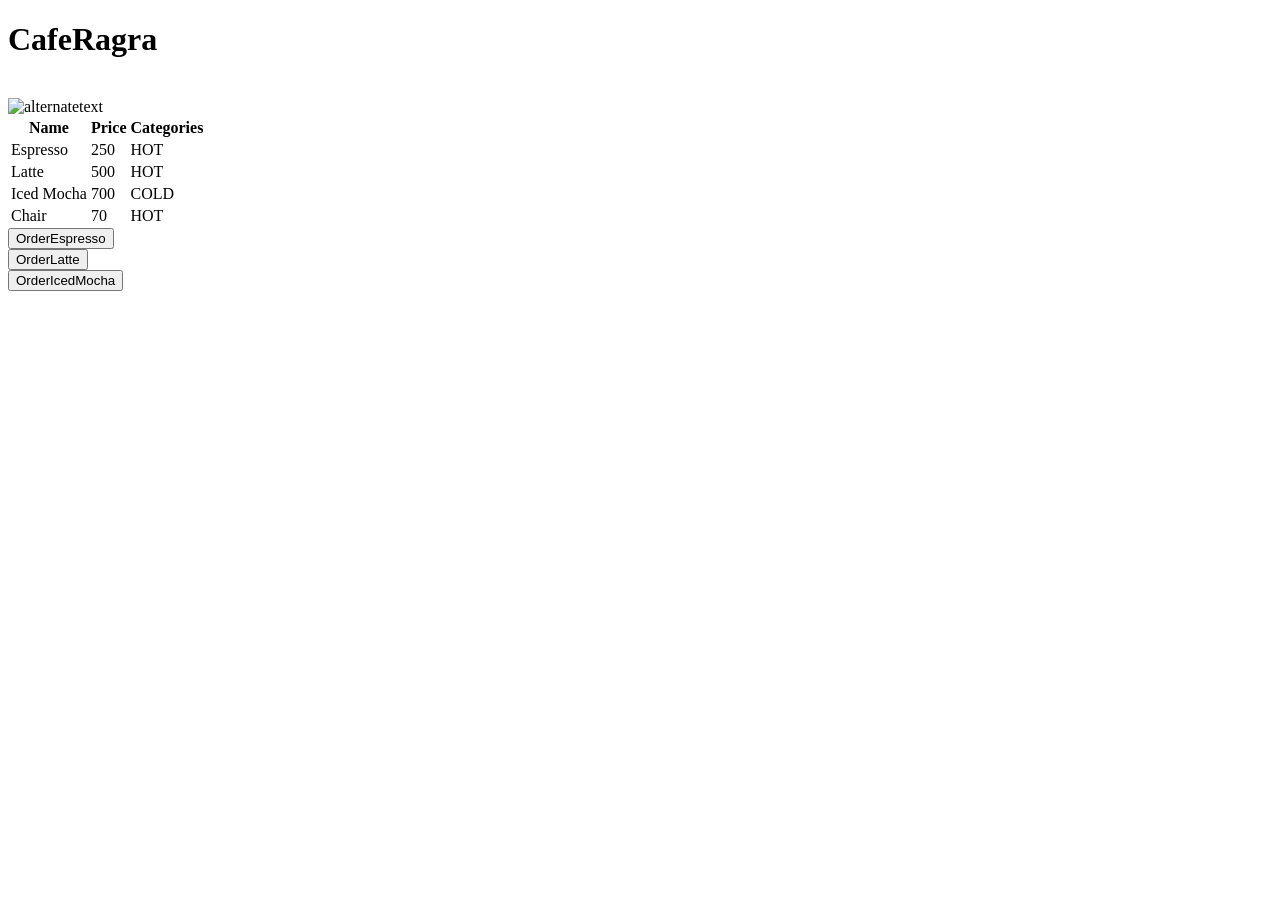
==== index.html @ 107cb2c4 "Added One More item Added chai" ====
<!-- Abdullah hassan 26i-3110 SE-C -->
<!DOCTYPE html>
<html>
<head>
<title>Cafe Menu</title>
<link rel="stylesheet" href="style.css">
<script src="working.js"></script>
</head>
<body>

<h1>CafeRagra</h1>
<br>
<img src="image.webp" alt="alternatetext">
<table >
    <tr>
        <th>Name</th>
        <th>Price</th>
        <th>Categories</th>
    </tr>
    <tr>
        <td>Espresso</td>
        <td>250</td>
        <td>HOT</td>
    </tr>
    <tr>
        <td>Latte</td>
        <td>500</td>
        <td>HOT</td>
    </tr>
    <tr>
        <td>Iced Mocha</td>
        <td>700</td>
        <td>COLD</td>
    </tr>
    <tr>
        <td>Chair</td>
        <td>70</td>
        <td>HOT</td>
    </tr>

</table>
<button onclick="orderespresso()" id="button1">OrderEspresso</button><br>
<button onclick="orderLatte()" id="button2">OrderLatte</button><br>
<button onclick="orderIcedMocha()"id="button3">OrderIcedMocha</button><br>
</body>
</html>
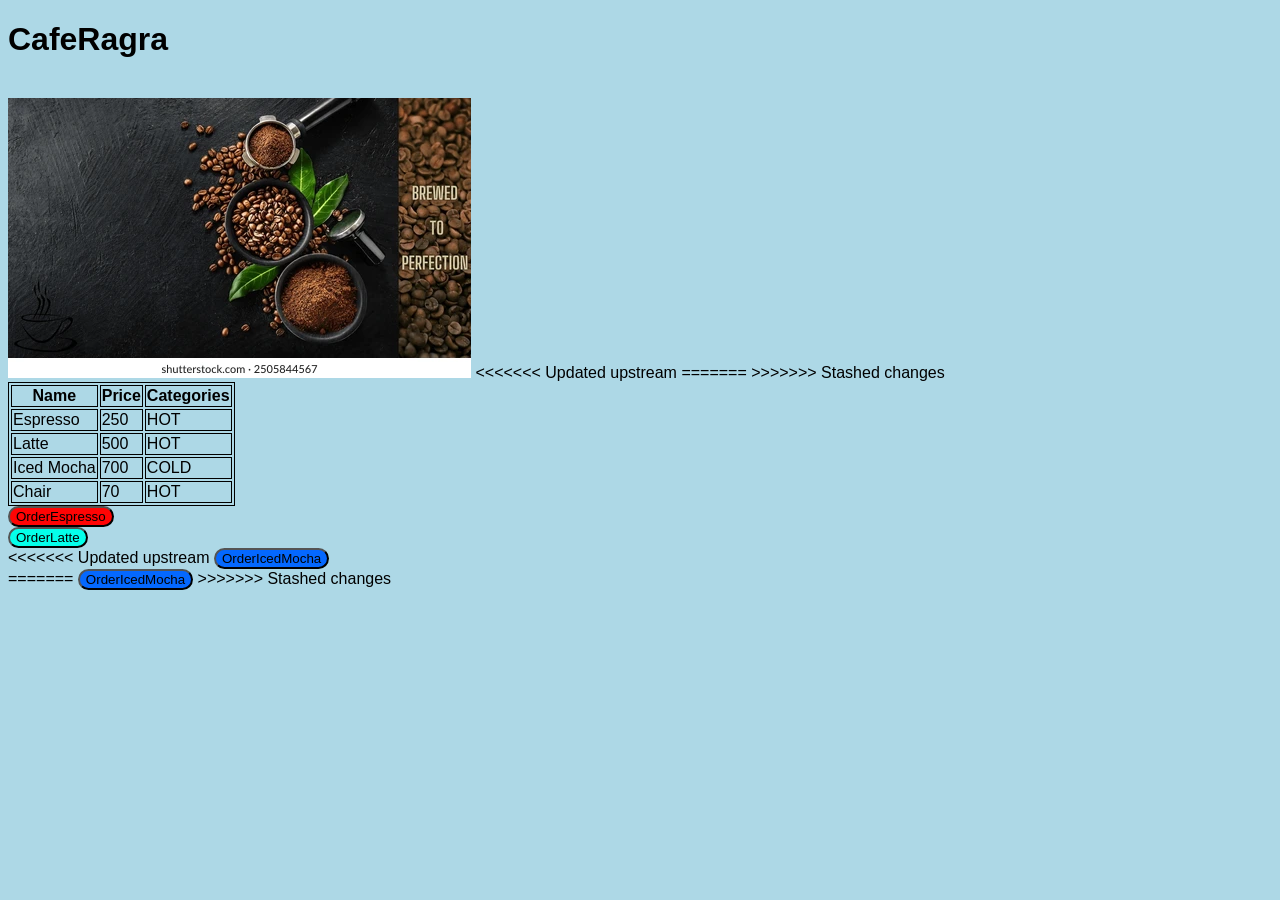
==== commit f6f1624e: "Added all Lab 11 files Added all Lab 11 files" ====
--- a/index.html
+++ b/index.html
@@ -32,15 +32,22 @@
         <td>700</td>
         <td>COLD</td>
     </tr>
+<<<<<<< Updated upstream
     <tr>
         <td>Chair</td>
         <td>70</td>
         <td>HOT</td>
     </tr>
+=======
+>>>>>>> Stashed changes
 
 </table>
 <button onclick="orderespresso()" id="button1">OrderEspresso</button><br>
 <button onclick="orderLatte()" id="button2">OrderLatte</button><br>
+<<<<<<< Updated upstream
 <button onclick="orderIcedMocha()"id="button3">OrderIcedMocha</button><br>
+=======
+<button onclick="orderIcedMocha()"id="button3">OrderIcedMocha</button>
+>>>>>>> Stashed changes
 </body>
 </html>
--- a/style.css
+++ b/style.css
@@ -0,0 +1,13 @@
+/*Abdullah hassan 26i-3110 SE-C */
+table, th, td {
+  border: 1px solid black;
+} 
+body {
+  background-color: lightblue;
+}
+#button1 {background-color: #ff0404;border-radius: 12px;}
+#button2 {background-color: #04ffea;border-radius: 12px;}
+#button3 {background-color: #0468ff;border-radius: 12px;}
+body {
+  font-family: "Segoe UI", Roboto, sans-serif;
+}
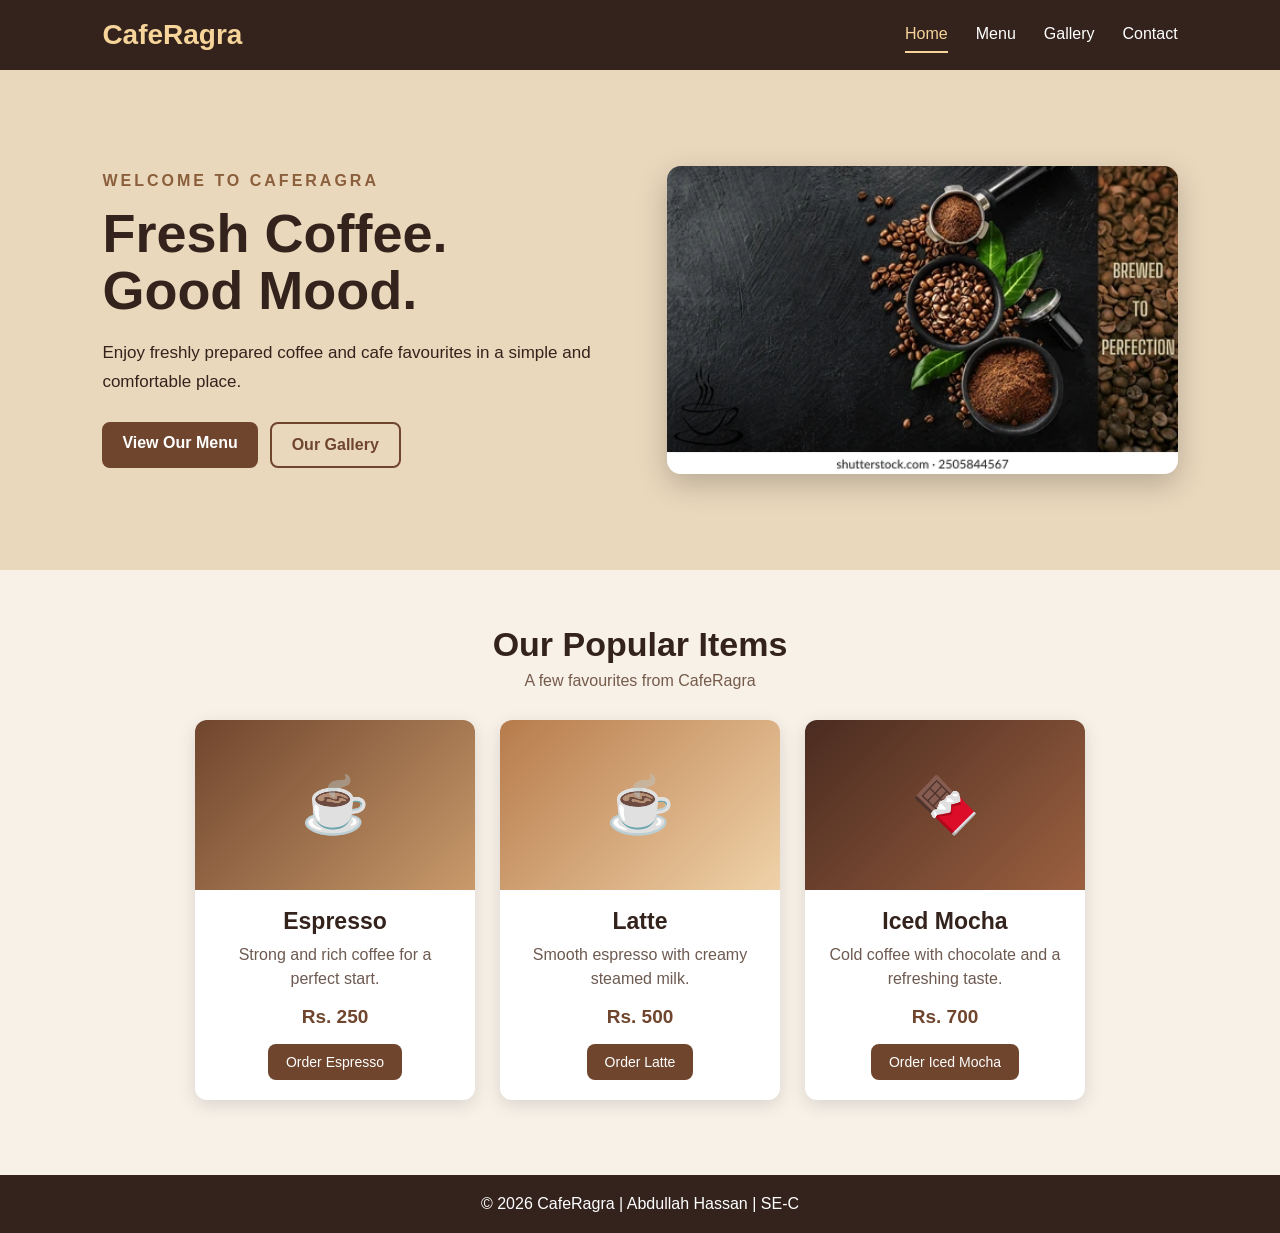
==== commit 6a87e5e2: "Used Chatgpt to rebuild the homepage along with css and js First Phase of the vibecoding process" ====
--- a/index.html
+++ b/index.html
@@ -1,53 +1,91 @@
 <!-- Abdullah hassan 26i-3110 SE-C -->
 <!DOCTYPE html>
-<html>
+<html lang="en">
 <head>
-<title>Cafe Menu</title>
-<link rel="stylesheet" href="style.css">
-<script src="working.js"></script>
+    <meta charset="UTF-8">
+    <meta name="viewport" content="width=device-width, initial-scale=1.0">
+    <title>CafeRagra - Home</title>
+    <link rel="stylesheet" href="style.css">
 </head>
 <body>
 
-<h1>CafeRagra</h1>
-<br>
-<img src="image.webp" alt="alternatetext">
-<table >
-    <tr>
-        <th>Name</th>
-        <th>Price</th>
-        <th>Categories</th>
-    </tr>
-    <tr>
-        <td>Espresso</td>
-        <td>250</td>
-        <td>HOT</td>
-    </tr>
-    <tr>
-        <td>Latte</td>
-        <td>500</td>
-        <td>HOT</td>
-    </tr>
-    <tr>
-        <td>Iced Mocha</td>
-        <td>700</td>
-        <td>COLD</td>
-    </tr>
-<<<<<<< Updated upstream
-    <tr>
-        <td>Chair</td>
-        <td>70</td>
-        <td>HOT</td>
-    </tr>
-=======
->>>>>>> Stashed changes
+<header class="navbar">
+    <div class="logo">CafeRagra</div>
 
-</table>
-<button onclick="orderespresso()" id="button1">OrderEspresso</button><br>
-<button onclick="orderLatte()" id="button2">OrderLatte</button><br>
-<<<<<<< Updated upstream
-<button onclick="orderIcedMocha()"id="button3">OrderIcedMocha</button><br>
-=======
-<button onclick="orderIcedMocha()"id="button3">OrderIcedMocha</button>
->>>>>>> Stashed changes
+    <nav>
+        <a href="index.html" class="active">Home</a>
+        <a href="menu.html">Menu</a>
+        <a href="gallery.html">Gallery</a>
+        <a href="contact.html">Contact</a>
+    </nav>
+</header>
+
+<main>
+    <section class="hero">
+        <div class="hero-content">
+            <p class="small-title">WELCOME TO CAFERAGRA</p>
+            <h1>Fresh Coffee.<br>Good Mood.</h1>
+
+            <p>
+                Enjoy freshly prepared coffee and cafe favourites
+                in a simple and comfortable place.
+            </p>
+
+            <div class="hero-buttons">
+                <a href="menu.html" class="main-button">View Our Menu</a>
+                <a href="gallery.html" class="secondary-button">Our Gallery</a>
+            </div>
+        </div>
+
+        <div class="hero-image">
+            <img src="image.webp" alt="Coffee beans and coffee cups">
+        </div>
+    </section>
+
+    <section class="specials">
+        <h2>Our Popular Items</h2>
+        <p class="section-text">A few favourites from CafeRagra</p>
+
+        <div class="cards">
+
+            <div class="card">
+                <div class="item-image espresso-image">
+                    <span>☕</span>
+                </div>
+                <h3>Espresso</h3>
+                <p>Strong and rich coffee for a perfect start.</p>
+                <p class="price">Rs. 250</p>
+                <button onclick="orderespresso()">Order Espresso</button>
+            </div>
+
+            <div class="card">
+                <div class="item-image latte-image">
+                    <span>☕</span>
+                </div>
+                <h3>Latte</h3>
+                <p>Smooth espresso with creamy steamed milk.</p>
+                <p class="price">Rs. 500</p>
+                <button onclick="orderLatte()">Order Latte</button>
+            </div>
+
+            <div class="card">
+                <div class="item-image mocha-image">
+                    <span>🍫</span>
+                </div>
+                <h3>Iced Mocha</h3>
+                <p>Cold coffee with chocolate and a refreshing taste.</p>
+                <p class="price">Rs. 700</p>
+                <button onclick="orderIcedMocha()">Order Iced Mocha</button>
+            </div>
+
+        </div>
+    </section>
+</main>
+
+<footer>
+    <p>© 2026 CafeRagra | Abdullah Hassan | SE-C</p>
+</footer>
+
+<script src="working.js"></script>
 </body>
-</html>+</html>
--- a/style.css
+++ b/style.css
@@ -1,13 +1,241 @@
-/*Abdullah hassan 26i-3110 SE-C */
-table, th, td {
-  border: 1px solid black;
-} 
+/* Abdullah hassan 26i-3110 SE-C */
+
+* {
+    box-sizing: border-box;
+    margin: 0;
+    padding: 0;
+}
+
 body {
-  background-color: lightblue;
-}
-#button1 {background-color: #ff0404;border-radius: 12px;}
-#button2 {background-color: #04ffea;border-radius: 12px;}
-#button3 {background-color: #0468ff;border-radius: 12px;}
-body {
-  font-family: "Segoe UI", Roboto, sans-serif;
-}+    font-family: "Segoe UI", Roboto, Arial, sans-serif;
+    background-color: #f7f1e8;
+    color: #33231c;
+}
+
+.navbar {
+    min-height: 70px;
+    background-color: #33231c;
+    display: flex;
+    align-items: center;
+    justify-content: space-between;
+    padding: 0 8%;
+}
+
+.logo {
+    color: #f6d49a;
+    font-size: 28px;
+    font-weight: bold;
+}
+
+nav {
+    display: flex;
+    gap: 28px;
+}
+
+nav a {
+    color: white;
+    text-decoration: none;
+    font-size: 16px;
+    padding: 8px 0;
+}
+
+nav a:hover,
+nav a.active {
+    color: #f6d49a;
+    border-bottom: 2px solid #f6d49a;
+}
+
+.hero {
+    min-height: 500px;
+    display: flex;
+    align-items: center;
+    justify-content: space-between;
+    gap: 45px;
+    padding: 55px 8%;
+    background-color: #ead8bd;
+}
+
+.hero-content {
+    max-width: 520px;
+}
+
+.small-title {
+    color: #8b5e3c;
+    font-weight: bold;
+    letter-spacing: 3px;
+    margin-bottom: 15px;
+}
+
+.hero h1 {
+    font-size: 54px;
+    line-height: 1.05;
+    margin-bottom: 20px;
+}
+
+.hero p:not(.small-title) {
+    font-size: 17px;
+    line-height: 1.7;
+    margin-bottom: 25px;
+}
+
+.hero-image {
+    width: 48%;
+    max-width: 560px;
+}
+
+.hero-image img {
+    width: 100%;
+    display: block;
+    border-radius: 14px;
+    box-shadow: 0 10px 30px rgba(0, 0, 0, 0.22);
+}
+
+.hero-buttons {
+    display: flex;
+    gap: 12px;
+    flex-wrap: wrap;
+}
+
+.main-button,
+.secondary-button {
+    display: inline-block;
+    text-decoration: none;
+    padding: 12px 20px;
+    border-radius: 8px;
+    font-weight: bold;
+}
+
+.main-button {
+    background-color: #6f452d;
+    color: white;
+}
+
+.secondary-button {
+    border: 2px solid #6f452d;
+    color: #6f452d;
+}
+
+.main-button:hover,
+.secondary-button:hover {
+    opacity: 0.82;
+}
+
+.specials {
+    padding: 55px 8%;
+    text-align: center;
+}
+
+.specials h2 {
+    font-size: 34px;
+    margin-bottom: 8px;
+}
+
+.section-text {
+    color: #765b4b;
+    margin-bottom: 30px;
+}
+
+.cards {
+    display: flex;
+    justify-content: center;
+    gap: 25px;
+    flex-wrap: wrap;
+}
+
+.card {
+    width: 280px;
+    background-color: white;
+    border-radius: 12px;
+    overflow: hidden;
+    box-shadow: 0 5px 18px rgba(0, 0, 0, 0.12);
+    padding-bottom: 20px;
+}
+
+.item-image {
+    height: 170px;
+    display: flex;
+    justify-content: center;
+    align-items: center;
+    font-size: 55px;
+}
+
+.espresso-image {
+    background: linear-gradient(135deg, #6f452d, #c99a6b);
+}
+
+.latte-image {
+    background: linear-gradient(135deg, #b77b4b, #f0d2a8);
+}
+
+.mocha-image {
+    background: linear-gradient(135deg, #4a2b20, #9b6040);
+}
+
+.card h3 {
+    margin: 18px 0 8px;
+    font-size: 23px;
+}
+
+.card p {
+    color: #6d5a50;
+    padding: 0 20px;
+    line-height: 1.5;
+}
+
+.card .price {
+    color: #6f452d;
+    font-weight: bold;
+    font-size: 19px;
+    margin: 12px 0;
+}
+
+.card button {
+    border: none;
+    background-color: #6f452d;
+    color: white;
+    padding: 10px 18px;
+    border-radius: 8px;
+    cursor: pointer;
+    font-size: 14px;
+}
+
+.card button:hover {
+    background-color: #4f3022;
+}
+
+footer {
+    background-color: #33231c;
+    color: white;
+    text-align: center;
+    padding: 20px;
+    margin-top: 20px;
+}
+
+@media (max-width: 800px) {
+    .navbar {
+        flex-direction: column;
+        padding: 18px 5%;
+        gap: 15px;
+    }
+
+    nav {
+        gap: 18px;
+    }
+
+    .hero {
+        flex-direction: column;
+        text-align: center;
+    }
+
+    .hero-image {
+        width: 100%;
+    }
+
+    .hero-buttons {
+        justify-content: center;
+    }
+
+    .hero h1 {
+        font-size: 40px;
+    }
+}
